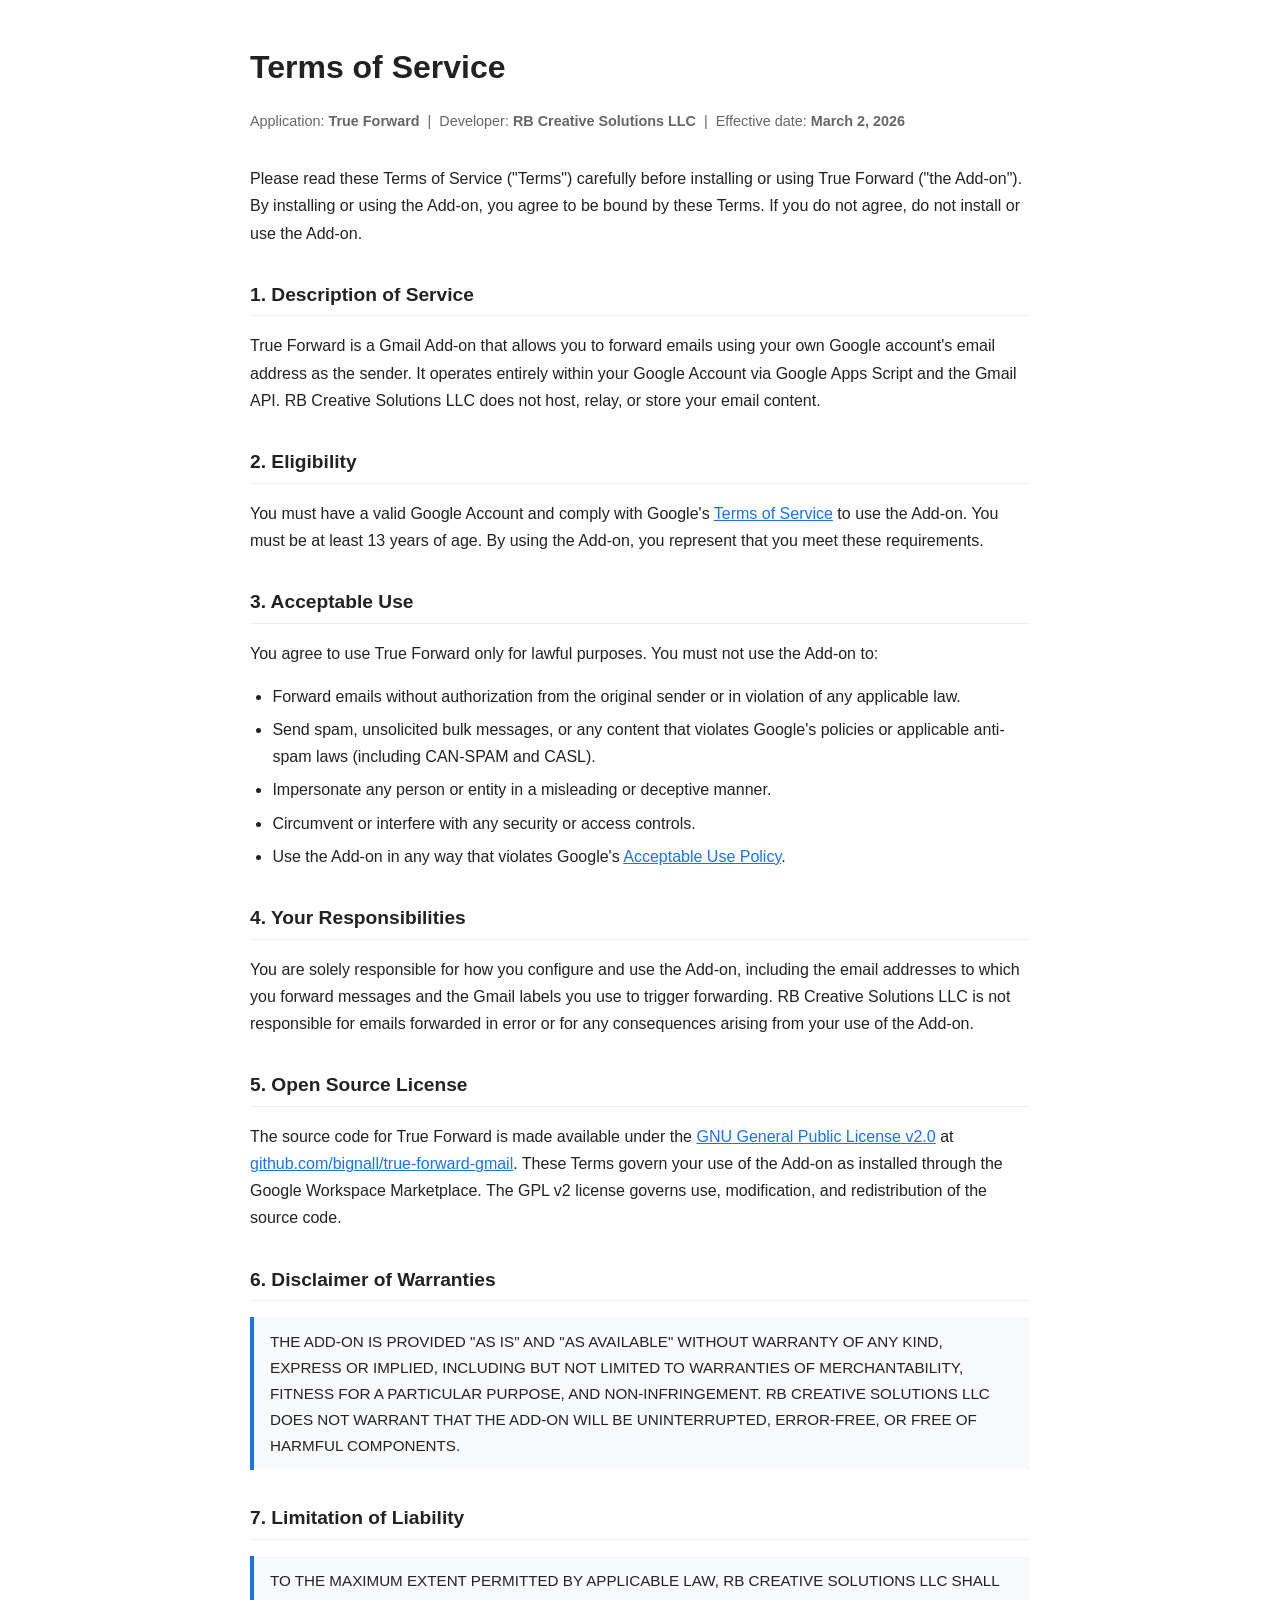
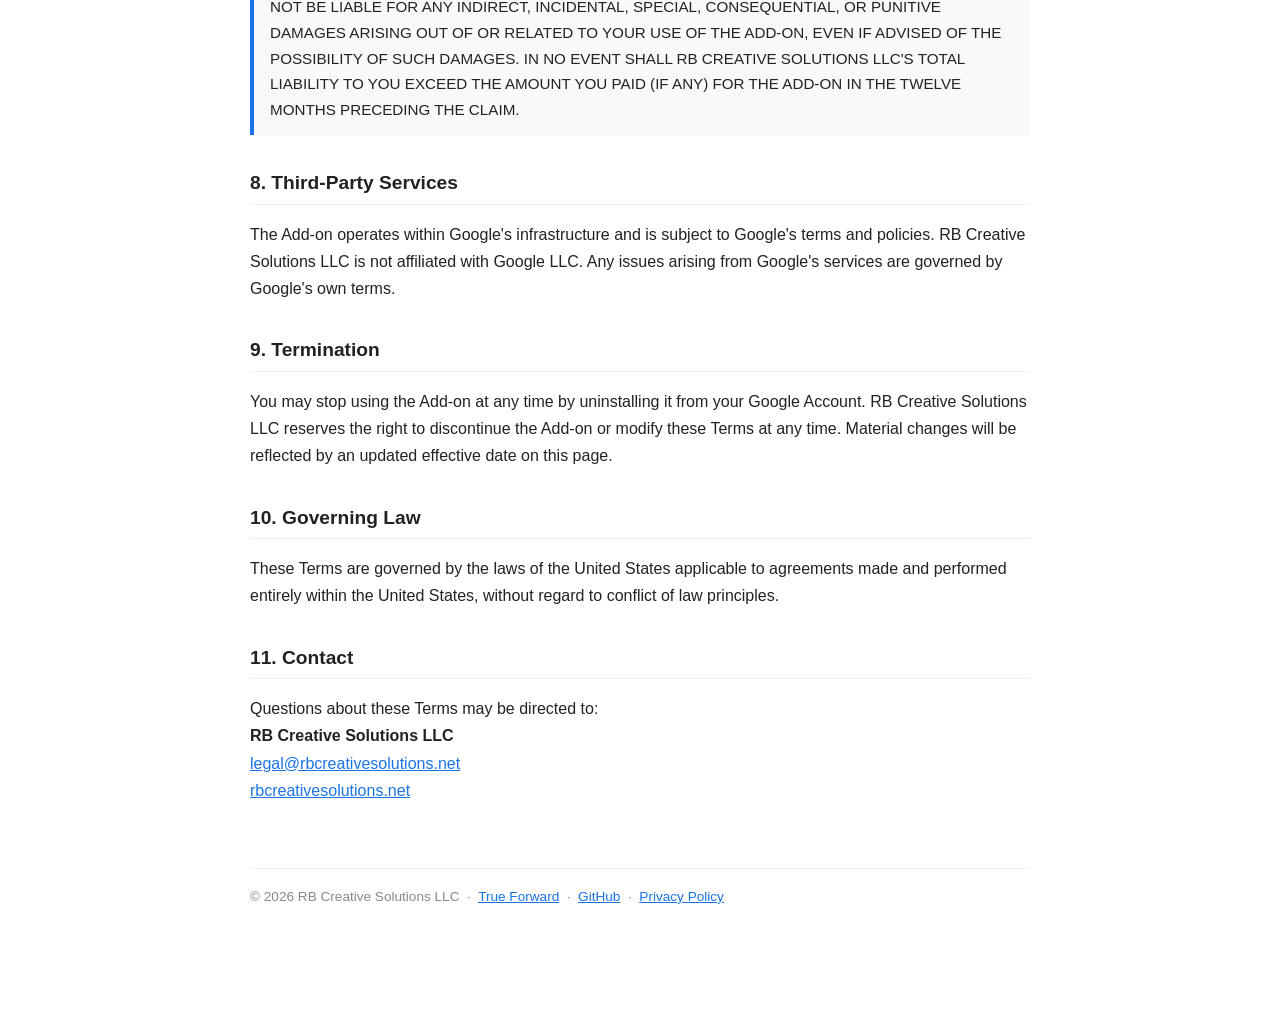
==== docs/terms-of-service.html @ bcaa1970 "Add Terms of Service page and cross-link with Privacy Policy Co-Authored-By: Claude Sonnet 4.6 <nore" ====
<!DOCTYPE html>
<html lang="en">
<head>
  <meta charset="UTF-8">
  <meta name="viewport" content="width=device-width, initial-scale=1.0">
  <title>Terms of Service – True Forward</title>
  <style>
    body {
      font-family: -apple-system, BlinkMacSystemFont, 'Segoe UI', Roboto, sans-serif;
      max-width: 780px;
      margin: 40px auto;
      padding: 0 24px 80px;
      color: #222;
      line-height: 1.7;
    }
    h1 { font-size: 2rem; margin-bottom: 4px; }
    h2 { font-size: 1.2rem; margin-top: 2rem; border-bottom: 1px solid #eee; padding-bottom: 4px; }
    .meta { color: #666; font-size: 0.9rem; margin-bottom: 2rem; }
    a { color: #1a73e8; }
    ul { padding-left: 1.4rem; }
    li { margin-bottom: 6px; }
    .notice {
      background: #f8f9fa;
      border-left: 4px solid #1a73e8;
      padding: 12px 16px;
      margin: 1rem 0;
      font-size: 0.95rem;
    }
    footer { margin-top: 4rem; font-size: 0.85rem; color: #888; border-top: 1px solid #eee; padding-top: 1rem; }
  </style>
</head>
<body>

  <h1>Terms of Service</h1>
  <p class="meta">
    Application: <strong>True Forward</strong> &nbsp;|&nbsp;
    Developer: <strong>RB Creative Solutions LLC</strong> &nbsp;|&nbsp;
    Effective date: <strong>March 2, 2026</strong>
  </p>

  <p>
    Please read these Terms of Service ("Terms") carefully before installing or using True Forward
    ("the Add-on"). By installing or using the Add-on, you agree to be bound by these Terms.
    If you do not agree, do not install or use the Add-on.
  </p>

  <h2>1. Description of Service</h2>
  <p>
    True Forward is a Gmail Add-on that allows you to forward emails using your own Google account's
    email address as the sender. It operates entirely within your Google Account via Google Apps Script
    and the Gmail API. RB Creative Solutions LLC does not host, relay, or store your email content.
  </p>

  <h2>2. Eligibility</h2>
  <p>
    You must have a valid Google Account and comply with Google's
    <a href="https://policies.google.com/terms" target="_blank">Terms of Service</a> to use the Add-on.
    You must be at least 13 years of age. By using the Add-on, you represent that you meet these requirements.
  </p>

  <h2>3. Acceptable Use</h2>
  <p>You agree to use True Forward only for lawful purposes. You must not use the Add-on to:</p>
  <ul>
    <li>Forward emails without authorization from the original sender or in violation of any applicable law.</li>
    <li>Send spam, unsolicited bulk messages, or any content that violates Google's policies or applicable anti-spam laws (including CAN-SPAM and CASL).</li>
    <li>Impersonate any person or entity in a misleading or deceptive manner.</li>
    <li>Circumvent or interfere with any security or access controls.</li>
    <li>Use the Add-on in any way that violates Google's
      <a href="https://workspace.google.com/terms/use_policy.html" target="_blank">Acceptable Use Policy</a>.</li>
  </ul>

  <h2>4. Your Responsibilities</h2>
  <p>
    You are solely responsible for how you configure and use the Add-on, including the email addresses
    to which you forward messages and the Gmail labels you use to trigger forwarding. RB Creative Solutions LLC
    is not responsible for emails forwarded in error or for any consequences arising from your use of the Add-on.
  </p>

  <h2>5. Open Source License</h2>
  <p>
    The source code for True Forward is made available under the
    <a href="https://www.gnu.org/licenses/old-licenses/gpl-2.0.html" target="_blank">GNU General Public License v2.0</a>
    at <a href="https://github.com/bignall/true-forward-gmail" target="_blank">github.com/bignall/true-forward-gmail</a>.
    These Terms govern your use of the Add-on as installed through the Google Workspace Marketplace.
    The GPL v2 license governs use, modification, and redistribution of the source code.
  </p>

  <h2>6. Disclaimer of Warranties</h2>
  <div class="notice">
    THE ADD-ON IS PROVIDED "AS IS" AND "AS AVAILABLE" WITHOUT WARRANTY OF ANY KIND, EXPRESS OR IMPLIED,
    INCLUDING BUT NOT LIMITED TO WARRANTIES OF MERCHANTABILITY, FITNESS FOR A PARTICULAR PURPOSE, AND
    NON-INFRINGEMENT. RB CREATIVE SOLUTIONS LLC DOES NOT WARRANT THAT THE ADD-ON WILL BE UNINTERRUPTED,
    ERROR-FREE, OR FREE OF HARMFUL COMPONENTS.
  </div>

  <h2>7. Limitation of Liability</h2>
  <div class="notice">
    TO THE MAXIMUM EXTENT PERMITTED BY APPLICABLE LAW, RB CREATIVE SOLUTIONS LLC SHALL NOT BE LIABLE
    FOR ANY INDIRECT, INCIDENTAL, SPECIAL, CONSEQUENTIAL, OR PUNITIVE DAMAGES ARISING OUT OF OR RELATED
    TO YOUR USE OF THE ADD-ON, EVEN IF ADVISED OF THE POSSIBILITY OF SUCH DAMAGES. IN NO EVENT SHALL
    RB CREATIVE SOLUTIONS LLC'S TOTAL LIABILITY TO YOU EXCEED THE AMOUNT YOU PAID (IF ANY) FOR THE ADD-ON
    IN THE TWELVE MONTHS PRECEDING THE CLAIM.
  </div>

  <h2>8. Third-Party Services</h2>
  <p>
    The Add-on operates within Google's infrastructure and is subject to Google's terms and policies.
    RB Creative Solutions LLC is not affiliated with Google LLC. Any issues arising from Google's
    services are governed by Google's own terms.
  </p>

  <h2>9. Termination</h2>
  <p>
    You may stop using the Add-on at any time by uninstalling it from your Google Account.
    RB Creative Solutions LLC reserves the right to discontinue the Add-on or modify these Terms at any time.
    Material changes will be reflected by an updated effective date on this page.
  </p>

  <h2>10. Governing Law</h2>
  <p>
    These Terms are governed by the laws of the United States applicable to agreements made and
    performed entirely within the United States, without regard to conflict of law principles.
  </p>

  <h2>11. Contact</h2>
  <p>
    Questions about these Terms may be directed to:<br>
    <strong>RB Creative Solutions LLC</strong><br>
    <a href="mailto:legal@rbcreativesolutions.net">legal@rbcreativesolutions.net</a><br>
    <a href="https://rbcreativesolutions.net" target="_blank">rbcreativesolutions.net</a>
  </p>

  <footer>
    &copy; 2026 RB Creative Solutions LLC &nbsp;&middot;&nbsp;
    <a href="https://rbcreativesolutions.net/projects/true-forward/">True Forward</a> &nbsp;&middot;&nbsp;
    <a href="https://github.com/bignall/true-forward-gmail">GitHub</a> &nbsp;&middot;&nbsp;
    <a href="privacy-policy.html">Privacy Policy</a>
  </footer>

</body>
</html>
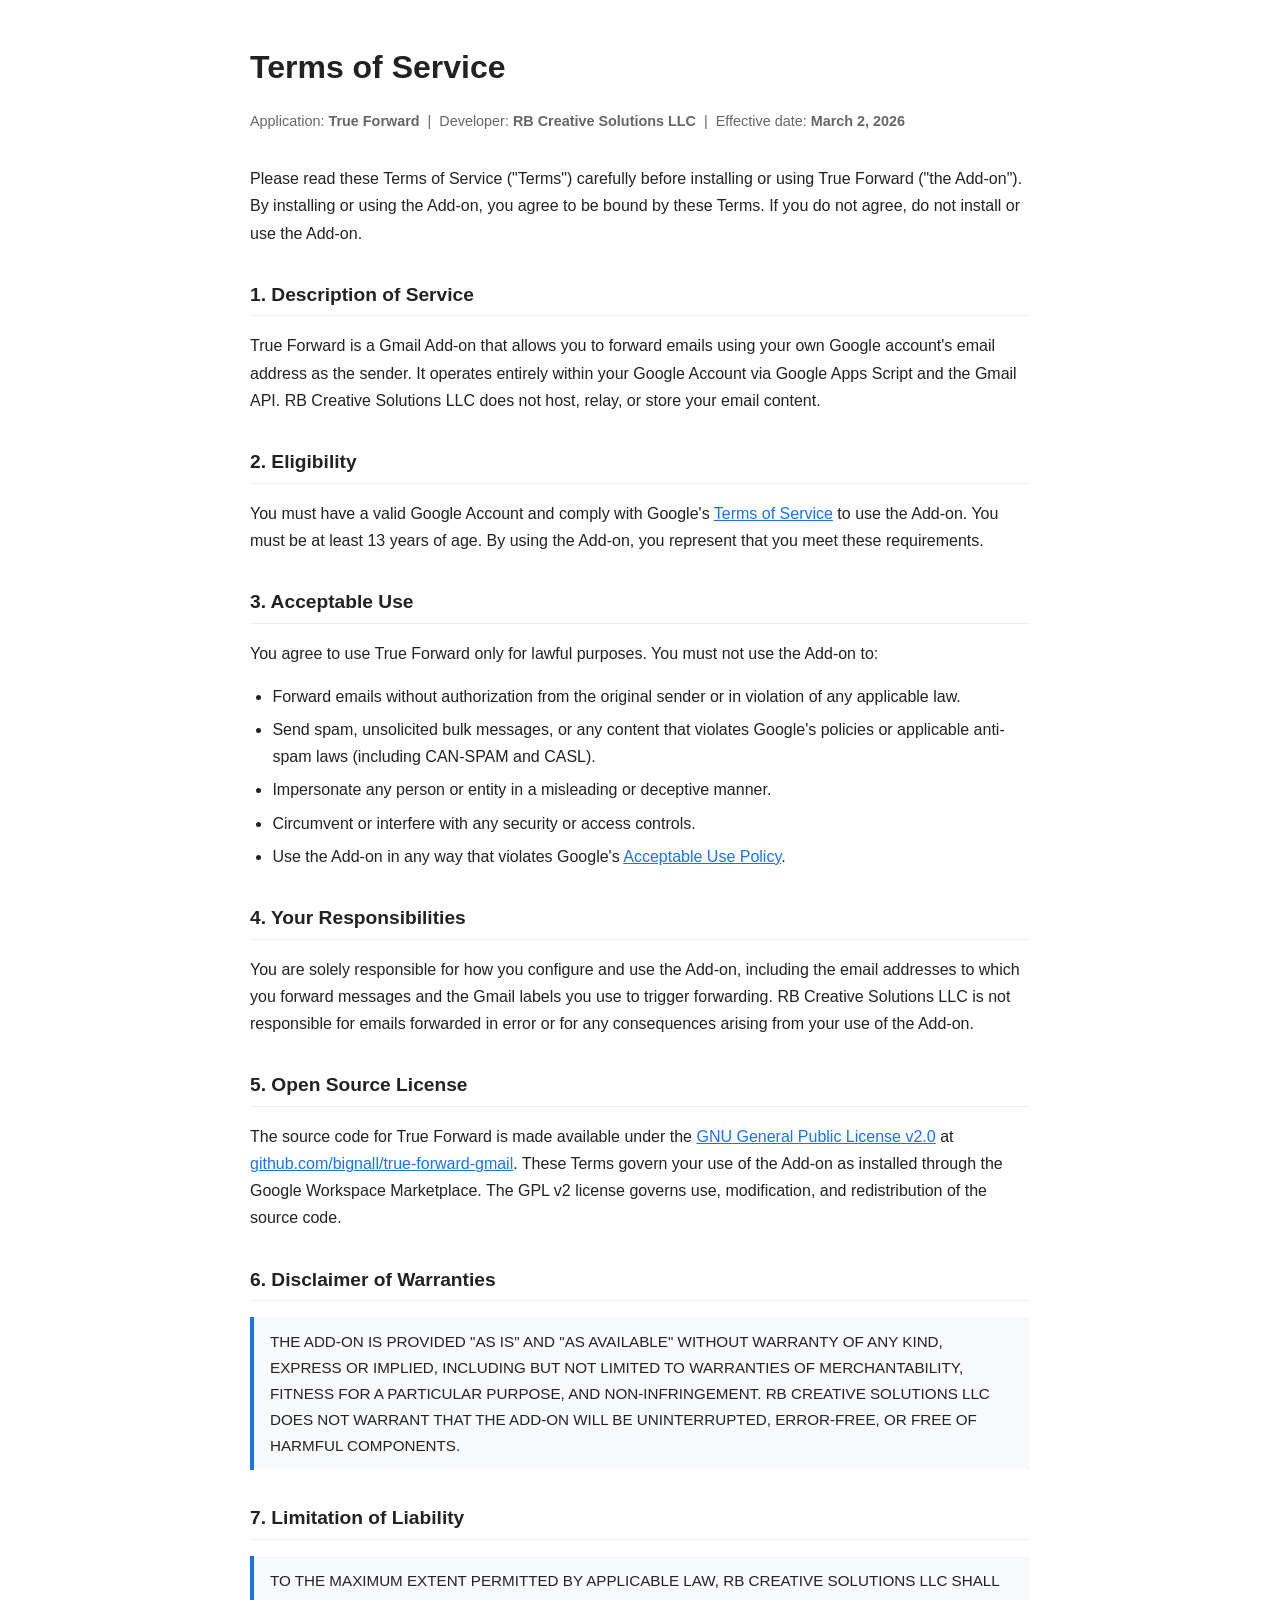
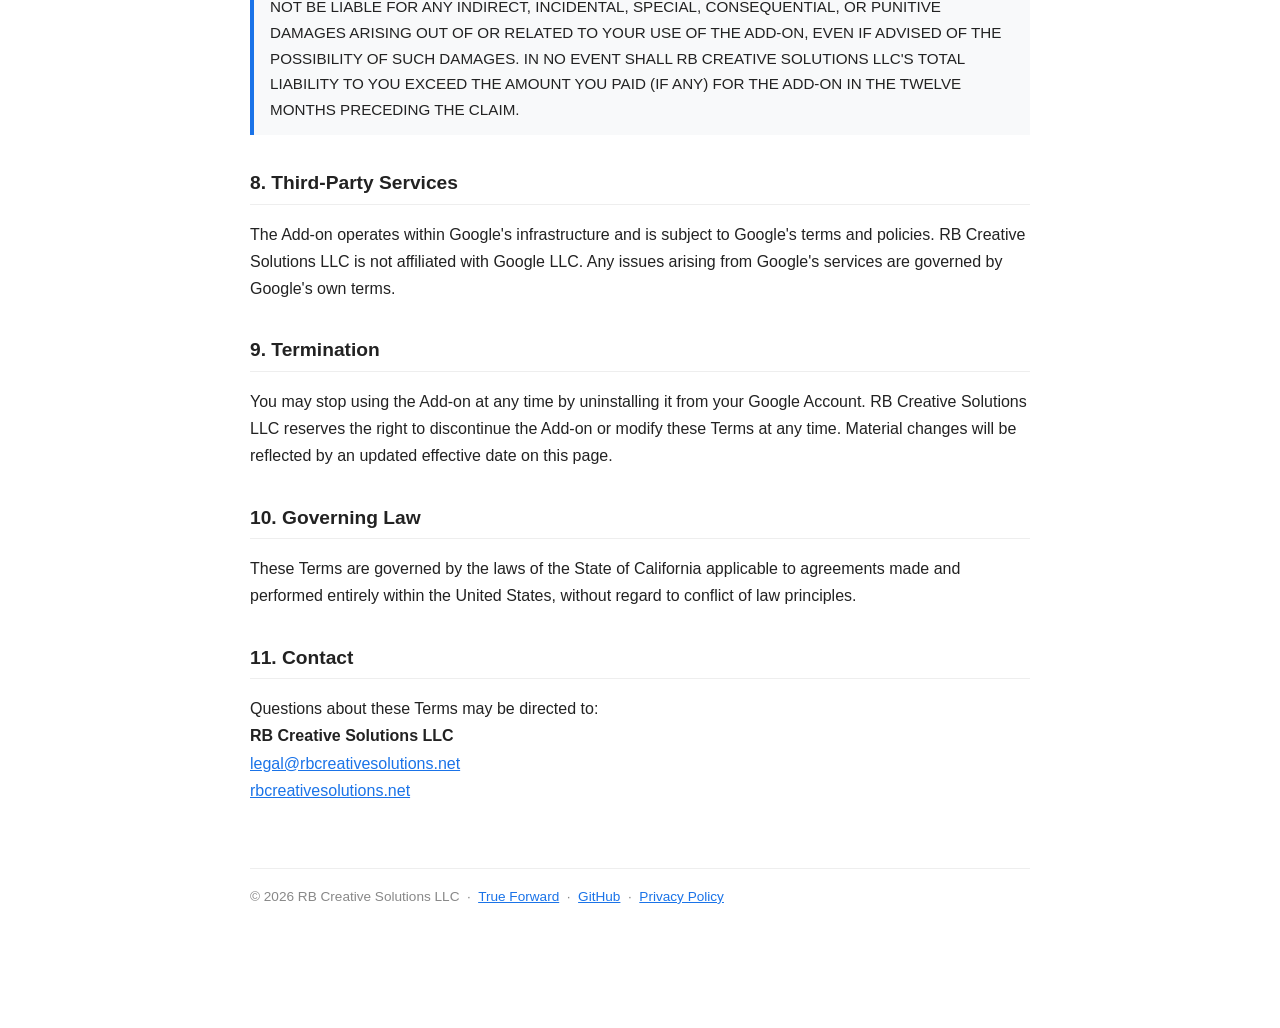
==== commit 4a2b7af0: "Changed from laws of US to laws of California, which is more specific and relevant to the company." ====
--- a/docs/terms-of-service.html
+++ b/docs/terms-of-service.html
@@ -118,7 +118,7 @@
 
   <h2>10. Governing Law</h2>
   <p>
-    These Terms are governed by the laws of the United States applicable to agreements made and
+    These Terms are governed by the laws of the State of California applicable to agreements made and
     performed entirely within the United States, without regard to conflict of law principles.
   </p>
 
